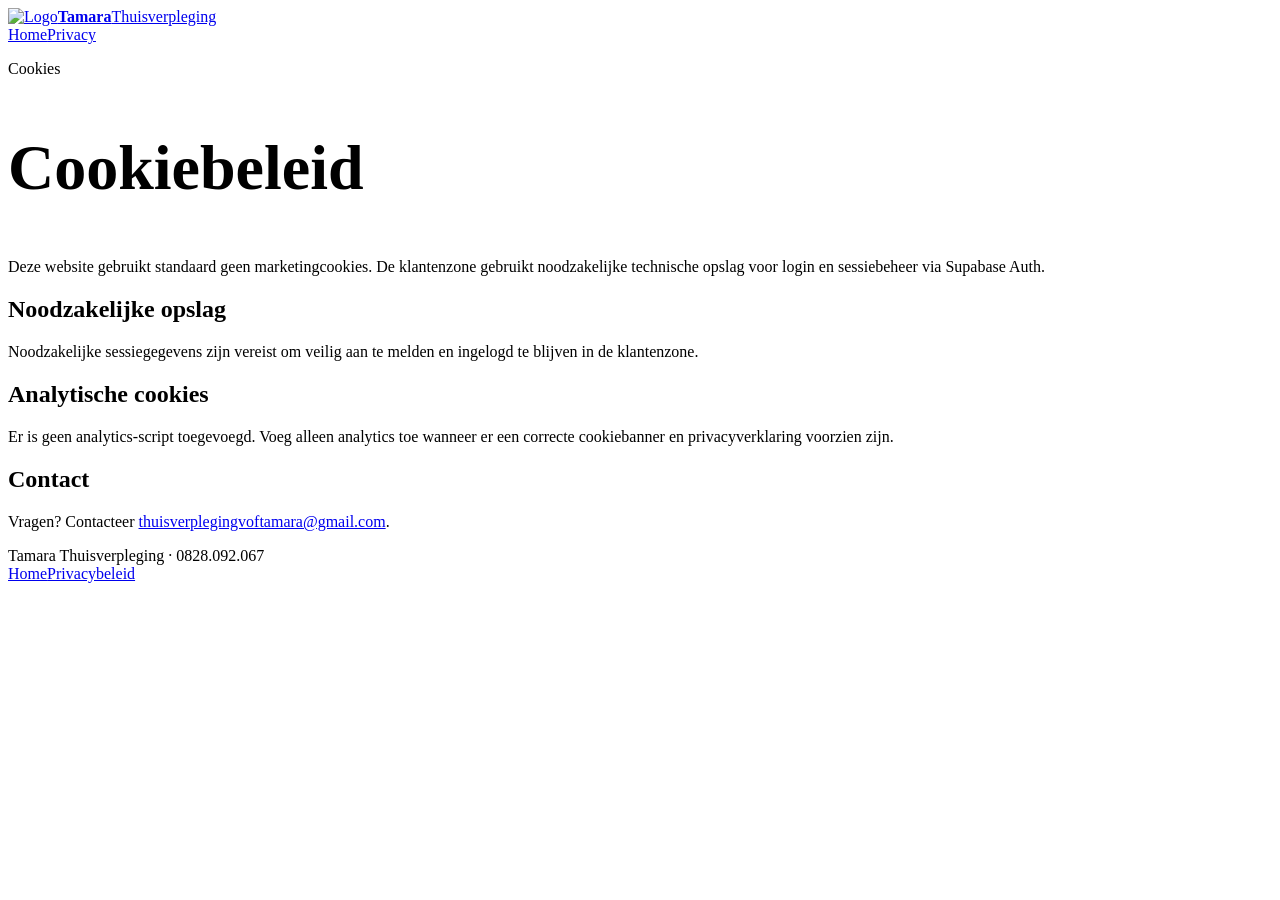
==== cookies.html @ 3dcf505d "Initial file upload" ====
<!doctype html>
<html lang="nl-BE">
<head>
  <meta charset="utf-8">
  <meta name="viewport" content="width=device-width, initial-scale=1">
  <title>Cookiebeleid | Tamara Thuisverpleging</title>
  <meta name="robots" content="noindex">
  <link rel="stylesheet" href="assets/css/styles.css">
</head>
<body>
<header class="site-header"><div class="container nav"><a class="brand" href="index.html"><img class="brand-logo" src="assets/img/logo.png" alt="Logo"><span class="brand-text"><strong>Tamara</strong><span>Thuisverpleging</span></span></a><nav class="nav-links"><a href="index.html">Home</a><a href="privacy.html">Privacy</a></nav></div></header>
<main class="section"><div class="container"><article class="portal-card">
<p class="eyebrow">Cookies</p><h1 style="font-size:clamp(2rem,6vw,4rem)">Cookiebeleid</h1>
<p>Deze website gebruikt standaard geen marketingcookies. De klantenzone gebruikt noodzakelijke technische opslag voor login en sessiebeheer via Supabase Auth.</p>
<h2>Noodzakelijke opslag</h2>
<p>Noodzakelijke sessiegegevens zijn vereist om veilig aan te melden en ingelogd te blijven in de klantenzone.</p>
<h2>Analytische cookies</h2>
<p>Er is geen analytics-script toegevoegd. Voeg alleen analytics toe wanneer er een correcte cookiebanner en privacyverklaring voorzien zijn.</p>
<h2>Contact</h2>
<p>Vragen? Contacteer <a href="mailto:thuisverplegingvoftamara@gmail.com">thuisverplegingvoftamara@gmail.com</a>.</p>
</article></div></main>
<footer class="site-footer"><div class="container footer-grid"><span>Tamara Thuisverpleging · 0828.092.067</span><div class="footer-links"><a href="index.html">Home</a><a href="privacy.html">Privacybeleid</a></div></div></footer>
</body></html>
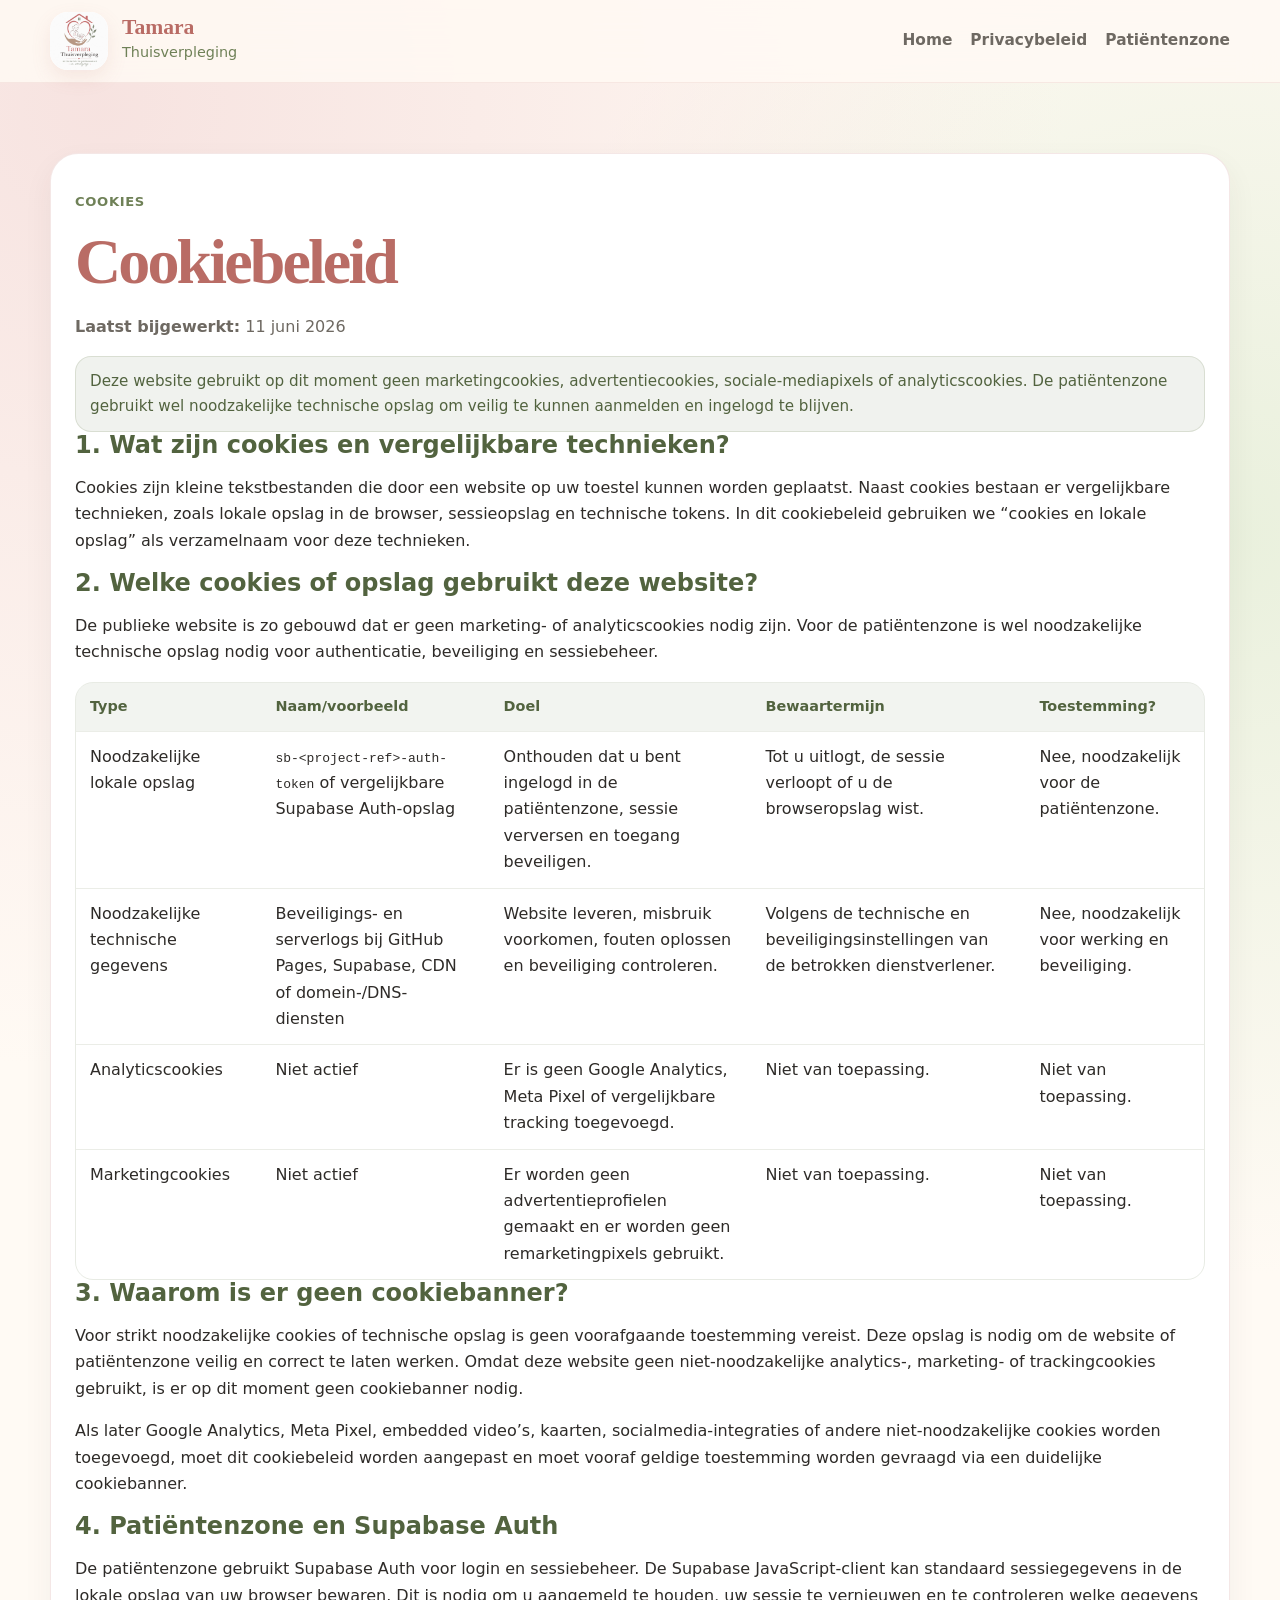
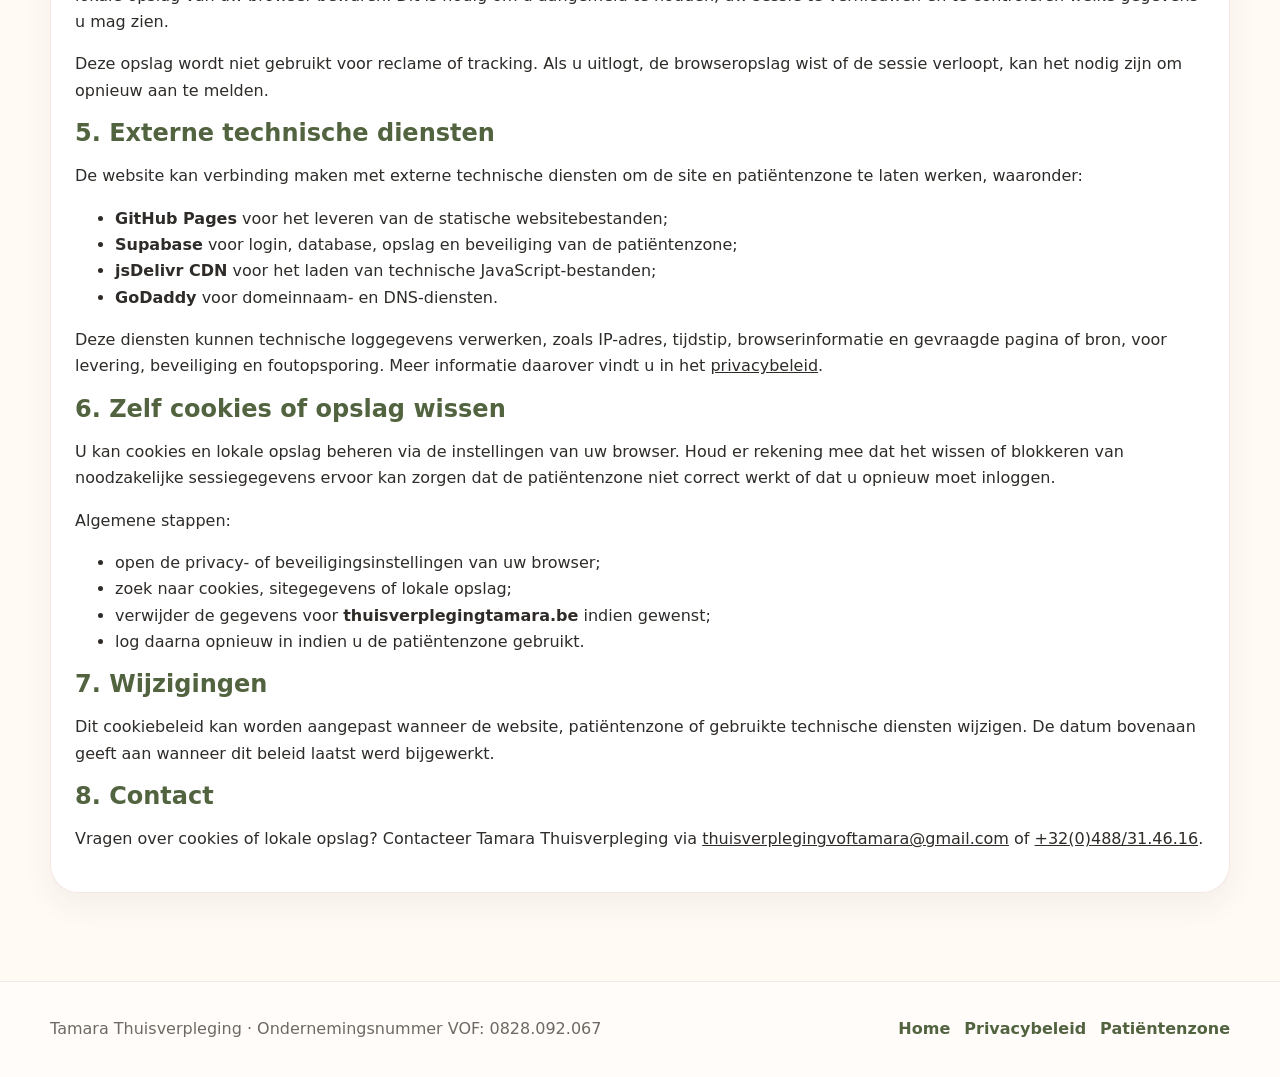
==== commit 9e8c86c0: "Add files via upload" ====
--- a/cookies.html
+++ b/cookies.html
@@ -4,20 +4,127 @@
   <meta charset="utf-8">
   <meta name="viewport" content="width=device-width, initial-scale=1">
   <title>Cookiebeleid | Tamara Thuisverpleging</title>
+  <meta name="description" content="Cookiebeleid van Tamara Thuisverpleging voor cookies, lokale opslag en noodzakelijke sessiegegevens.">
   <meta name="robots" content="noindex">
   <link rel="stylesheet" href="assets/css/styles.css">
 </head>
 <body>
-<header class="site-header"><div class="container nav"><a class="brand" href="index.html"><img class="brand-logo" src="assets/img/logo.png" alt="Logo"><span class="brand-text"><strong>Tamara</strong><span>Thuisverpleging</span></span></a><nav class="nav-links"><a href="index.html">Home</a><a href="privacy.html">Privacy</a></nav></div></header>
-<main class="section"><div class="container"><article class="portal-card">
-<p class="eyebrow">Cookies</p><h1 style="font-size:clamp(2rem,6vw,4rem)">Cookiebeleid</h1>
-<p>Deze website gebruikt standaard geen marketingcookies. De klantenzone gebruikt noodzakelijke technische opslag voor login en sessiebeheer via Supabase Auth.</p>
-<h2>Noodzakelijke opslag</h2>
-<p>Noodzakelijke sessiegegevens zijn vereist om veilig aan te melden en ingelogd te blijven in de klantenzone.</p>
-<h2>Analytische cookies</h2>
-<p>Er is geen analytics-script toegevoegd. Voeg alleen analytics toe wanneer er een correcte cookiebanner en privacyverklaring voorzien zijn.</p>
-<h2>Contact</h2>
-<p>Vragen? Contacteer <a href="mailto:thuisverplegingvoftamara@gmail.com">thuisverplegingvoftamara@gmail.com</a>.</p>
-</article></div></main>
-<footer class="site-footer"><div class="container footer-grid"><span>Tamara Thuisverpleging · 0828.092.067</span><div class="footer-links"><a href="index.html">Home</a><a href="privacy.html">Privacybeleid</a></div></div></footer>
-</body></html>
+<a class="skip-link" href="#main">Naar inhoud</a>
+<header class="site-header">
+  <div class="container nav">
+    <a class="brand" href="index.html" aria-label="Tamara Thuisverpleging home">
+      <img class="brand-logo" src="assets/img/logo.png" alt="Logo Tamara Thuisverpleging">
+      <span class="brand-text"><strong>Tamara</strong><span>Thuisverpleging</span></span>
+    </a>
+    <nav class="nav-links" aria-label="Navigatie cookiebeleid">
+      <a href="index.html">Home</a>
+      <a href="privacy.html">Privacybeleid</a>
+      <a class="always" href="klantenzone.html">Patiëntenzone</a>
+    </nav>
+  </div>
+</header>
+
+<main id="main" class="section">
+  <div class="container">
+    <article class="portal-card">
+      <p class="eyebrow">Cookies</p>
+      <h1 style="font-size:clamp(2rem,6vw,4rem)">Cookiebeleid</h1>
+      <p class="muted"><strong>Laatst bijgewerkt:</strong> 11 juni 2026</p>
+
+      <div class="notice">
+        Deze website gebruikt op dit moment geen marketingcookies, advertentiecookies, sociale-mediapixels of analyticscookies. De patiëntenzone gebruikt wel noodzakelijke technische opslag om veilig te kunnen aanmelden en ingelogd te blijven.
+      </div>
+
+      <h2>1. Wat zijn cookies en vergelijkbare technieken?</h2>
+      <p>Cookies zijn kleine tekstbestanden die door een website op uw toestel kunnen worden geplaatst. Naast cookies bestaan er vergelijkbare technieken, zoals lokale opslag in de browser, sessieopslag en technische tokens. In dit cookiebeleid gebruiken we “cookies en lokale opslag” als verzamelnaam voor deze technieken.</p>
+
+      <h2>2. Welke cookies of opslag gebruikt deze website?</h2>
+      <p>De publieke website is zo gebouwd dat er geen marketing- of analyticscookies nodig zijn. Voor de patiëntenzone is wel noodzakelijke technische opslag nodig voor authenticatie, beveiliging en sessiebeheer.</p>
+
+      <div class="table-wrap">
+        <table>
+          <thead>
+            <tr><th>Type</th><th>Naam/voorbeeld</th><th>Doel</th><th>Bewaartermijn</th><th>Toestemming?</th></tr>
+          </thead>
+          <tbody>
+            <tr>
+              <td>Noodzakelijke lokale opslag</td>
+              <td><code>sb-&lt;project-ref&gt;-auth-token</code> of vergelijkbare Supabase Auth-opslag</td>
+              <td>Onthouden dat u bent ingelogd in de patiëntenzone, sessie verversen en toegang beveiligen.</td>
+              <td>Tot u uitlogt, de sessie verloopt of u de browseropslag wist.</td>
+              <td>Nee, noodzakelijk voor de patiëntenzone.</td>
+            </tr>
+            <tr>
+              <td>Noodzakelijke technische gegevens</td>
+              <td>Beveiligings- en serverlogs bij GitHub Pages, Supabase, CDN of domein-/DNS-diensten</td>
+              <td>Website leveren, misbruik voorkomen, fouten oplossen en beveiliging controleren.</td>
+              <td>Volgens de technische en beveiligingsinstellingen van de betrokken dienstverlener.</td>
+              <td>Nee, noodzakelijk voor werking en beveiliging.</td>
+            </tr>
+            <tr>
+              <td>Analyticscookies</td>
+              <td>Niet actief</td>
+              <td>Er is geen Google Analytics, Meta Pixel of vergelijkbare tracking toegevoegd.</td>
+              <td>Niet van toepassing.</td>
+              <td>Niet van toepassing.</td>
+            </tr>
+            <tr>
+              <td>Marketingcookies</td>
+              <td>Niet actief</td>
+              <td>Er worden geen advertentieprofielen gemaakt en er worden geen remarketingpixels gebruikt.</td>
+              <td>Niet van toepassing.</td>
+              <td>Niet van toepassing.</td>
+            </tr>
+          </tbody>
+        </table>
+      </div>
+
+      <h2>3. Waarom is er geen cookiebanner?</h2>
+      <p>Voor strikt noodzakelijke cookies of technische opslag is geen voorafgaande toestemming vereist. Deze opslag is nodig om de website of patiëntenzone veilig en correct te laten werken. Omdat deze website geen niet-noodzakelijke analytics-, marketing- of trackingcookies gebruikt, is er op dit moment geen cookiebanner nodig.</p>
+      <p>Als later Google Analytics, Meta Pixel, embedded video’s, kaarten, socialmedia-integraties of andere niet-noodzakelijke cookies worden toegevoegd, moet dit cookiebeleid worden aangepast en moet vooraf geldige toestemming worden gevraagd via een duidelijke cookiebanner.</p>
+
+      <h2>4. Patiëntenzone en Supabase Auth</h2>
+      <p>De patiëntenzone gebruikt Supabase Auth voor login en sessiebeheer. De Supabase JavaScript-client kan standaard sessiegegevens in de lokale opslag van uw browser bewaren. Dit is nodig om u aangemeld te houden, uw sessie te vernieuwen en te controleren welke gegevens u mag zien.</p>
+      <p>Deze opslag wordt niet gebruikt voor reclame of tracking. Als u uitlogt, de browseropslag wist of de sessie verloopt, kan het nodig zijn om opnieuw aan te melden.</p>
+
+      <h2>5. Externe technische diensten</h2>
+      <p>De website kan verbinding maken met externe technische diensten om de site en patiëntenzone te laten werken, waaronder:</p>
+      <ul>
+        <li><strong>GitHub Pages</strong> voor het leveren van de statische websitebestanden;</li>
+        <li><strong>Supabase</strong> voor login, database, opslag en beveiliging van de patiëntenzone;</li>
+        <li><strong>jsDelivr CDN</strong> voor het laden van technische JavaScript-bestanden;</li>
+        <li><strong>GoDaddy</strong> voor domeinnaam- en DNS-diensten.</li>
+      </ul>
+      <p>Deze diensten kunnen technische loggegevens verwerken, zoals IP-adres, tijdstip, browserinformatie en gevraagde pagina of bron, voor levering, beveiliging en foutopsporing. Meer informatie daarover vindt u in het <a href="privacy.html">privacybeleid</a>.</p>
+
+      <h2>6. Zelf cookies of opslag wissen</h2>
+      <p>U kan cookies en lokale opslag beheren via de instellingen van uw browser. Houd er rekening mee dat het wissen of blokkeren van noodzakelijke sessiegegevens ervoor kan zorgen dat de patiëntenzone niet correct werkt of dat u opnieuw moet inloggen.</p>
+      <p>Algemene stappen:</p>
+      <ul>
+        <li>open de privacy- of beveiligingsinstellingen van uw browser;</li>
+        <li>zoek naar cookies, sitegegevens of lokale opslag;</li>
+        <li>verwijder de gegevens voor <strong>thuisverplegingtamara.be</strong> indien gewenst;</li>
+        <li>log daarna opnieuw in indien u de patiëntenzone gebruikt.</li>
+      </ul>
+
+      <h2>7. Wijzigingen</h2>
+      <p>Dit cookiebeleid kan worden aangepast wanneer de website, patiëntenzone of gebruikte technische diensten wijzigen. De datum bovenaan geeft aan wanneer dit beleid laatst werd bijgewerkt.</p>
+
+      <h2>8. Contact</h2>
+      <p>Vragen over cookies of lokale opslag? Contacteer Tamara Thuisverpleging via <a href="mailto:thuisverplegingvoftamara@gmail.com">thuisverplegingvoftamara@gmail.com</a> of <a href="tel:+32488314616">+32(0)488/31.46.16</a>.</p>
+    </article>
+  </div>
+</main>
+
+<footer class="site-footer">
+  <div class="container footer-grid">
+    <span>Tamara Thuisverpleging · Ondernemingsnummer VOF: 0828.092.067</span>
+    <div class="footer-links">
+      <a href="index.html">Home</a>
+      <a href="privacy.html">Privacybeleid</a>
+      <a href="klantenzone.html">Patiëntenzone</a>
+    </div>
+  </div>
+</footer>
+</body>
+</html>
--- a/assets/css/styles.css
+++ b/assets/css/styles.css
@@ -0,0 +1,236 @@
+:root {
+  --rose: #b96c65;
+  --rose-soft: #f5dedc;
+  --rose-pale: #fff7f6;
+  --sage: #6f8157;
+  --sage-deep: #52633f;
+  --cream: #fffaf4;
+  --beige: #e9d8c5;
+  --ink: #2e2b28;
+  --muted: #6e6962;
+  --white: #ffffff;
+  --line: rgba(185, 108, 101, .22);
+  --shadow: 0 22px 60px rgba(73, 54, 48, .12);
+  --radius: 28px;
+  --radius-sm: 16px;
+  --max: 1180px;
+}
+
+* { box-sizing: border-box; }
+html { scroll-behavior: smooth; }
+body {
+  margin: 0;
+  font-family: Inter, ui-sans-serif, system-ui, -apple-system, BlinkMacSystemFont, "Segoe UI", sans-serif;
+  color: var(--ink);
+  background:
+    radial-gradient(circle at 8% 4%, rgba(245, 222, 220, .82), transparent 34%),
+    radial-gradient(circle at 96% 20%, rgba(226, 237, 213, .75), transparent 30%),
+    var(--cream);
+  line-height: 1.65;
+}
+
+img { max-width: 100%; display: block; }
+a { color: inherit; }
+
+.container { width: min(var(--max), calc(100% - 40px)); margin-inline: auto; }
+.skip-link { position: absolute; left: -999px; top: 8px; background: var(--sage); color: white; padding: .8rem 1rem; border-radius: 12px; z-index: 9999; }
+.skip-link:focus { left: 8px; }
+
+.site-header {
+  position: sticky;
+  top: 0;
+  z-index: 50;
+  background: rgba(255, 250, 244, .86);
+  backdrop-filter: blur(18px);
+  border-bottom: 1px solid rgba(185, 108, 101, .12);
+}
+.nav {
+  min-height: 82px;
+  display: flex;
+  align-items: center;
+  justify-content: space-between;
+  gap: 24px;
+}
+.brand { display: flex; align-items: center; gap: 14px; text-decoration: none; }
+.brand-logo { width: 58px; height: 58px; object-fit: contain; border-radius: 18px; background: #fff; box-shadow: 0 8px 20px rgba(185,108,101,.12); }
+.brand-text strong { display:block; color: var(--rose); font-family: Georgia, "Times New Roman", serif; font-size: 1.35rem; line-height: 1; }
+.brand-text span { color: var(--sage); font-size: .9rem; }
+.nav-links { display: flex; gap: 18px; align-items: center; flex-wrap: wrap; justify-content: flex-end; }
+.nav-links a { text-decoration: none; color: var(--muted); font-weight: 650; font-size: .96rem; }
+.nav-links a:hover { color: var(--sage-deep); }
+.nav-actions { display: flex; gap: 10px; align-items: center; }
+
+.btn {
+  display: inline-flex;
+  align-items: center;
+  justify-content: center;
+  gap: .55rem;
+  border: 0;
+  text-decoration: none;
+  cursor: pointer;
+  padding: .86rem 1.15rem;
+  border-radius: 999px;
+  font-weight: 800;
+  transition: transform .18s ease, box-shadow .18s ease, background .18s ease;
+  min-height: 46px;
+  font-size: .98rem;
+}
+.btn:hover { transform: translateY(-1px); }
+.btn-primary { background: var(--sage); color: white; box-shadow: 0 14px 28px rgba(82,99,63,.22); }
+.btn-primary:hover { background: var(--sage-deep); }
+.btn-secondary { background: var(--rose-soft); color: #813e38; }
+.btn-ghost { background: white; color: var(--sage-deep); border: 1px solid rgba(111,129,87,.18); }
+.btn-small { padding: .62rem .85rem; min-height: 38px; font-size: .88rem; }
+
+.hero { padding: 72px 0 52px; }
+.hero-grid { display: grid; grid-template-columns: 1.08fr .92fr; gap: 42px; align-items: center; }
+.eyebrow { color: var(--sage); font-weight: 850; letter-spacing: .05em; text-transform: uppercase; font-size: .82rem; }
+h1, h2, h3 { line-height: 1.12; margin: 0; }
+h1 {
+  font-family: Georgia, "Times New Roman", serif;
+  font-size: clamp(2.5rem, 7vw, 5.4rem);
+  color: var(--rose);
+  letter-spacing: -.045em;
+}
+.hero-subtitle { font-size: clamp(1.25rem, 2vw, 1.7rem); color: var(--sage-deep); font-weight: 750; margin: 1rem 0 1.1rem; line-height: 1.32; }
+.lead { font-size: 1.1rem; color: var(--muted); max-width: 66ch; }
+.hero-actions { display: flex; gap: 12px; flex-wrap: wrap; margin: 28px 0 22px; }
+.trust-list { display: flex; flex-wrap: wrap; gap: 10px; padding: 0; margin: 28px 0 0; list-style: none; }
+.trust-list li { background: rgba(255,255,255,.75); border: 1px solid rgba(111,129,87,.16); border-radius: 999px; padding: .52rem .8rem; color: var(--sage-deep); font-weight: 700; }
+.hero-card {
+  position: relative;
+  background: linear-gradient(135deg, rgba(255,255,255,.94), rgba(255,246,244,.92));
+  border: 1px solid var(--line);
+  border-radius: 36px;
+  padding: 32px;
+  box-shadow: var(--shadow);
+  overflow: hidden;
+}
+.hero-card::before { content:""; position:absolute; inset:auto -30px -50px auto; width: 220px; height: 220px; border-radius: 50%; background: rgba(111,129,87,.14); }
+.hero-card img { width: 230px; margin: 0 auto 20px; position: relative; z-index: 1; }
+.card-note { position: relative; z-index: 1; background: white; border: 1px solid rgba(185,108,101,.18); border-radius: 24px; padding: 22px; }
+.card-note strong { color: var(--sage-deep); font-size: 1.1rem; display: block; margin-bottom: .4rem; }
+
+.section { padding: 70px 0; }
+.section-soft { background: rgba(255,255,255,.48); border-block: 1px solid rgba(185,108,101,.1); }
+.section-head { max-width: 760px; margin-bottom: 34px; }
+.section-head h2 { font-family: Georgia, "Times New Roman", serif; font-size: clamp(2rem, 4vw, 3.2rem); color: var(--rose); margin: 0 0 12px; letter-spacing: -.025em; }
+.section-head p { color: var(--muted); margin: 0; font-size: 1.08rem; }
+.cards { display: grid; grid-template-columns: repeat(2, minmax(0, 1fr)); gap: 22px; }
+.info-card {
+  background: rgba(255,255,255,.9);
+  border: 1px solid rgba(185,108,101,.16);
+  border-radius: var(--radius);
+  padding: 28px;
+  box-shadow: 0 14px 34px rgba(73,54,48,.07);
+}
+.info-card h3 { color: var(--sage-deep); font-size: 1.35rem; margin-bottom: 10px; }
+.info-card p { color: var(--muted); margin: 0; }
+.service-line { display: flex; align-items: flex-start; gap: .65rem; }
+.dot { width: .55rem; height: .55rem; flex: 0 0 .55rem; border-radius: 99px; background: var(--rose); margin-top: .58rem; box-shadow: 0 0 0 6px rgba(185,108,101,.08); }
+
+.region-grid { display: grid; grid-template-columns: .9fr 1.1fr; gap: 24px; align-items: stretch; }
+.region-map {
+  border-radius: var(--radius);
+  background:
+    radial-gradient(circle at 20% 25%, rgba(185,108,101,.18), transparent 35%),
+    linear-gradient(135deg, rgba(111,129,87,.9), rgba(82,99,63,.9));
+  color: white;
+  padding: 30px;
+  min-height: 320px;
+  display: flex;
+  flex-direction: column;
+  justify-content: space-between;
+  box-shadow: var(--shadow);
+}
+.region-tags { display: flex; gap: 10px; flex-wrap: wrap; margin-top: 18px; }
+.region-tags span { background: rgba(255,255,255,.18); padding: .58rem .82rem; border-radius: 999px; font-weight: 800; }
+.keyword-grid { display:grid; grid-template-columns: repeat(2, minmax(0,1fr)); gap: 12px; }
+.keyword { background: rgba(245,222,220,.6); color: #6f3b36; border-radius: 18px; padding: 12px 14px; font-weight: 700; }
+
+.about-grid { display:grid; grid-template-columns: 1fr .86fr; gap: 28px; align-items:center; }
+.about-panel { background: var(--rose-soft); border-radius: var(--radius); padding: 34px; border: 1px solid var(--line); }
+.about-panel h2 { color: var(--rose); font-family: Georgia,"Times New Roman",serif; font-size: clamp(2rem, 4vw, 3.1rem); }
+.about-panel p { color: #5d5550; }
+.values { display:grid; gap: 14px; }
+.value { background:white; border-radius: 22px; padding: 18px; border: 1px solid rgba(111,129,87,.16); }
+.value strong { color: var(--sage-deep); display:block; }
+
+.contact-grid { display:grid; grid-template-columns: .85fr 1.15fr; gap: 28px; align-items:start; }
+.contact-box { background: var(--sage); color: white; border-radius: var(--radius); padding: 28px; box-shadow: var(--shadow); }
+.contact-box h3 { font-size: 1.6rem; margin-bottom: 12px; }
+.contact-list { list-style: none; padding: 0; margin: 18px 0 0; display:grid; gap: 14px; }
+.contact-list a { color: white; text-decoration: none; font-weight: 800; }
+.form-card { background: white; border-radius: var(--radius); padding: 28px; border: 1px solid rgba(185,108,101,.16); box-shadow: 0 14px 34px rgba(73,54,48,.07); }
+.form-grid { display:grid; grid-template-columns: repeat(2, minmax(0,1fr)); gap: 14px; }
+.form-grid .full { grid-column: 1 / -1; }
+label { display:block; font-weight: 800; color: var(--sage-deep); margin-bottom: 6px; }
+input, select, textarea {
+  width: 100%;
+  border: 1px solid rgba(111,129,87,.24);
+  border-radius: 14px;
+  background: #fffdfa;
+  padding: .88rem .95rem;
+  font: inherit;
+  color: var(--ink);
+  outline: none;
+}
+input:focus, select:focus, textarea:focus { border-color: var(--sage); box-shadow: 0 0 0 4px rgba(111,129,87,.12); }
+textarea { min-height: 110px; resize: vertical; }
+.notice { background: rgba(111,129,87,.10); border: 1px solid rgba(111,129,87,.18); color: var(--sage-deep); border-radius: 16px; padding: 12px 14px; font-size: .95rem; }
+.status { margin-top: 12px; font-weight: 750; }
+.status.ok { color: var(--sage-deep); }
+.status.err { color: #9b3832; }
+
+.site-footer { padding: 34px 0; border-top: 1px solid rgba(185,108,101,.14); color: var(--muted); background: rgba(255,255,255,.55); }
+.footer-grid { display:grid; grid-template-columns: 1fr auto; gap: 22px; align-items:center; }
+.footer-links { display:flex; gap: 14px; flex-wrap: wrap; justify-content:flex-end; }
+.footer-links a { color: var(--sage-deep); font-weight: 750; text-decoration: none; }
+
+/* Portal */
+.portal-page { background: linear-gradient(135deg, var(--cream), #fff); }
+.portal-shell { padding: 42px 0 70px; }
+.portal-layout { display:grid; grid-template-columns: 280px 1fr; gap: 24px; align-items:start; }
+.portal-sidebar { position: sticky; top: 104px; background:white; border-radius: var(--radius); padding: 20px; border: 1px solid rgba(185,108,101,.16); box-shadow: 0 12px 30px rgba(73,54,48,.06); }
+.portal-main { min-width: 0; }
+.portal-menu { display:grid; gap: 8px; margin-top: 18px; }
+.portal-menu button { text-align:left; background: transparent; border: 0; border-radius: 14px; padding: 12px 14px; font: inherit; font-weight: 800; cursor:pointer; color: var(--muted); }
+.portal-menu button.active, .portal-menu button:hover { background: var(--rose-soft); color: #7b3d36; }
+.portal-card { background: white; border: 1px solid rgba(185,108,101,.16); border-radius: var(--radius); padding: 24px; box-shadow: 0 12px 30px rgba(73,54,48,.06); margin-bottom: 18px; }
+.portal-card h2, .portal-card h3 { color: var(--sage-deep); margin-bottom: 12px; }
+.auth-card { width: min(620px, calc(100% - 40px)); margin: 44px auto; }
+.auth-tabs { display:flex; gap:8px; margin: 16px 0 18px; flex-wrap:wrap; }
+.auth-tabs button { border: 0; border-radius:999px; padding:.65rem .9rem; background: var(--rose-soft); color:#7b3d36; font-weight:800; cursor:pointer; }
+.auth-tabs button.active { background: var(--sage); color:#fff; }
+.table-wrap { overflow:auto; border: 1px solid rgba(111,129,87,.16); border-radius: 18px; }
+table { width: 100%; border-collapse: collapse; min-width: 720px; }
+th, td { padding: 12px 14px; border-bottom: 1px solid rgba(111,129,87,.14); text-align:left; vertical-align:top; }
+th { background: rgba(111,129,87,.09); color: var(--sage-deep); font-size:.9rem; }
+tr:last-child td { border-bottom:0; }
+.badge { display:inline-flex; align-items:center; padding:.28rem .55rem; border-radius:999px; background: var(--rose-soft); color:#7b3d36; font-weight:800; font-size:.82rem; }
+.badge.green { background: rgba(111,129,87,.13); color: var(--sage-deep); }
+.toolbar { display:flex; gap: 10px; flex-wrap: wrap; align-items:center; margin: 12px 0 18px; }
+.hidden { display:none !important; }
+.two-col { display:grid; grid-template-columns: repeat(2, minmax(0,1fr)); gap: 14px; }
+.three-col { display:grid; grid-template-columns: repeat(3, minmax(0,1fr)); gap: 14px; }
+.muted { color: var(--muted); }
+.danger { color: #9b3832; }
+.success { color: var(--sage-deep); }
+
+@media (max-width: 920px) {
+  .hero-grid, .region-grid, .about-grid, .contact-grid, .portal-layout { grid-template-columns: 1fr; }
+  .nav { align-items:flex-start; flex-direction:column; padding: 14px 0; }
+  .nav-links { justify-content:flex-start; }
+  .portal-sidebar { position: static; }
+  .cards { grid-template-columns:1fr; }
+}
+@media (max-width: 640px) {
+  .container { width: min(100% - 26px, var(--max)); }
+  .nav-links a:not(.always) { display: none; }
+  .hero { padding-top: 46px; }
+  .hero-card { padding: 22px; border-radius: 28px; }
+  .form-grid, .two-col, .three-col, .keyword-grid { grid-template-columns: 1fr; }
+  .footer-grid { grid-template-columns:1fr; }
+  .footer-links { justify-content:flex-start; }
+  .section { padding: 52px 0; }
+}
